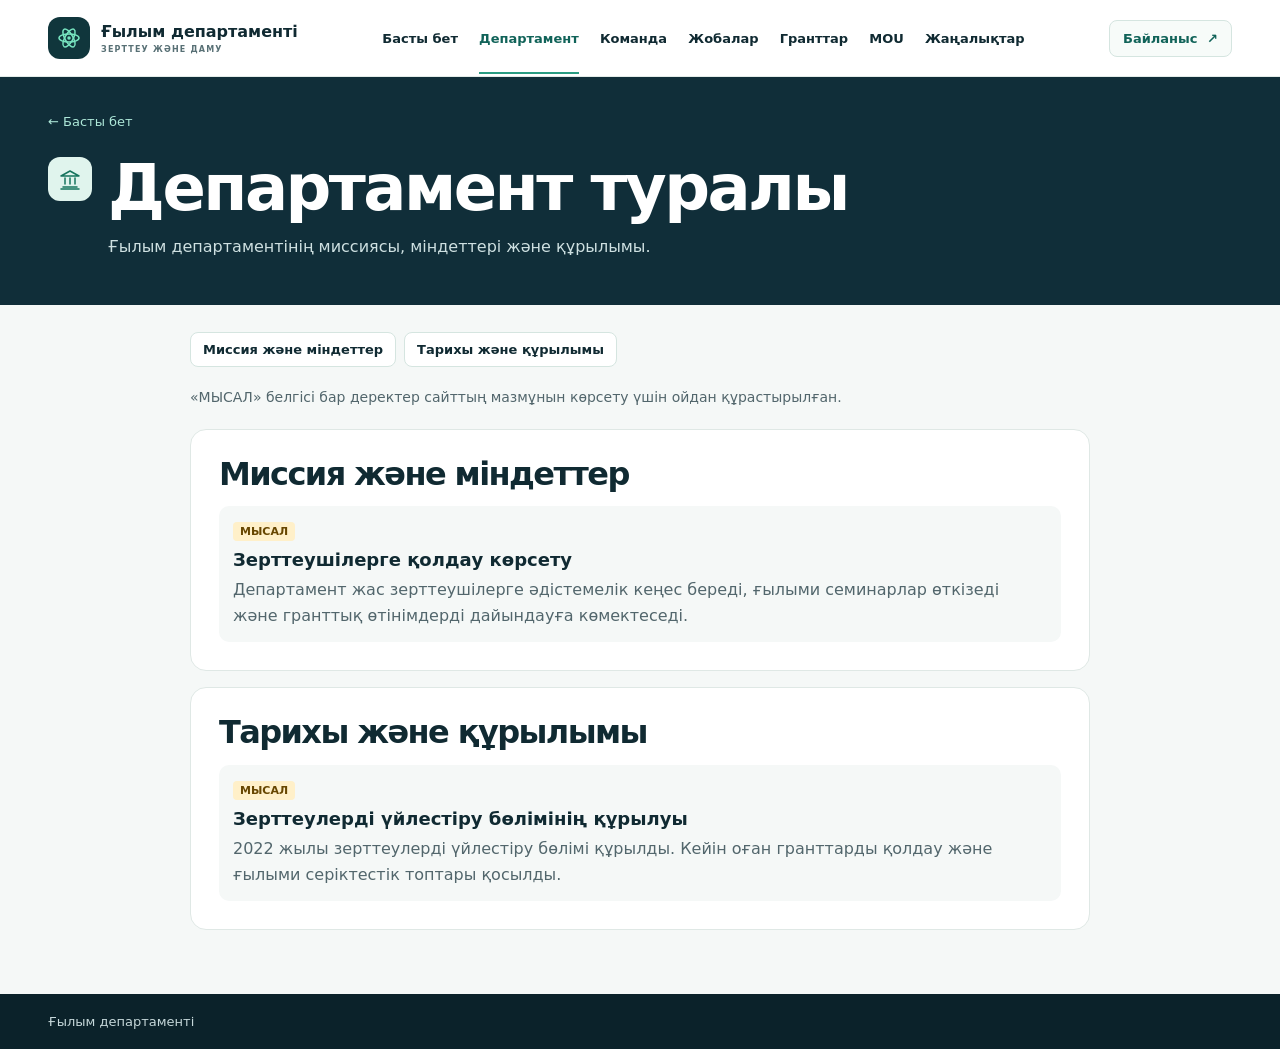
==== about.html @ d54acb02 "Add Kazakh science department website" ====
<!doctype html>
<html lang="kk">
<head>
  <meta charset="utf-8">
  <meta name="viewport" content="width=device-width, initial-scale=1">
  <meta name="theme-color" content="#0b222a">
  <meta name="description" content="Ғылым департаментінің миссиясы, міндеттері және құрылымы.">
  <title>Департамент туралы | Ғылым департаменті</title>
  <link rel="stylesheet" href="styles.css">
  <script src="site.js" defer></script>
</head>
<body>
<header class="masthead">
  <div class="wrap bar">
    <a href="index.html" class="brand"><span class="brand-mark" data-icon="atom"></span><span>Ғылым департаменті<small>ЗЕРТТЕУ ЖӘНЕ ДАМУ</small></span></a>
    <button class="menu" type="button" aria-controls="navigation" aria-expanded="false">Мәзір</button>
    <nav id="navigation" aria-label="Басты мәзір">
      <a href="index.html">Басты бет</a><a href="about.html" aria-current="page">Департамент</a><a href="team.html">Команда</a><a href="projects.html">Жобалар</a><a href="grants.html">Гранттар</a><a href="mou.html">MOU</a><a href="news.html">Жаңалықтар</a><a class="mobile-contact" href="contact.html">Байланыс</a>
    </nav>
    <a class="contact" href="contact.html">Байланыс <span>↗</span></a>
  </div>
</header>
<main>
  <header class="subhero">
    <div class="wrap">
      <a class="breadcrumb" href="index.html">← Басты бет</a>
      <div class="subhero-heading">
        <span class="tile mint" data-icon="building"></span>
        <div><h1>Департамент туралы</h1><p>Ғылым департаментінің миссиясы, міндеттері және құрылымы.</p></div>
      </div>
    </div>
  </header>
  <div class="wrap page-content">
    <nav class="section-links" aria-label="Бет мазмұны">
          <a href="#mission">Миссия және міндеттер</a>
          <a href="#structure">Тарихы және құрылымы</a>
    </nav>
    <p class="example-notice">«МЫСАЛ» белгісі бар деректер сайттың мазмұнын көрсету үшін ойдан құрастырылған.</p>
    <section class="example-card" id="mission" aria-labelledby="mission-title">
      <h2 id="mission-title">Миссия және міндеттер</h2>
      <article class="example-content">
        <span class="example-label">МЫСАЛ</span>
        <h3>Зерттеушілерге қолдау көрсету</h3>
        <p>Департамент жас зерттеушілерге әдістемелік кеңес береді, ғылыми семинарлар өткізеді және гранттық өтінімдерді дайындауға көмектеседі.</p>
      </article>
    </section>
    <section class="example-card" id="structure" aria-labelledby="structure-title">
      <h2 id="structure-title">Тарихы және құрылымы</h2>
      <article class="example-content">
        <span class="example-label">МЫСАЛ</span>
        <h3>Зерттеулерді үйлестіру бөлімінің құрылуы</h3>
        <p>2022 жылы зерттеулерді үйлестіру бөлімі құрылды. Кейін оған гранттарды қолдау және ғылыми серіктестік топтары қосылды.</p>
      </article>
    </section>
  </div>
</main>
<footer><div class="wrap">Ғылым департаменті</div></footer>
</body>
</html>
---- styles.css ----
:root {
  color-scheme: light;
  --ink: #102a32;
  --muted: #52666c;
  --teal: #116359;
  --accent: #78e5c1;
  --paper: #f5f8f7;
  font-family: "Inter", "Segoe UI", system-ui, sans-serif;
  color: var(--ink);
  background: var(--paper);
}
* { box-sizing: border-box; }
html { scroll-behavior: smooth; }
body { margin: 0; }
a { color: inherit; text-decoration: none; }
a:focus-visible, button:focus-visible { outline: 2px solid #22aa8c; outline-offset: 4px; }
.wrap { width: min(1220px, calc(100% - 96px)); margin-inline: auto; }
.masthead { background: #fff; position: sticky; top: 0; z-index: 2; border-bottom: 1px solid #e3ece8; }
.bar { display: flex; justify-content: space-between; align-items: center; gap: 20px; min-height: 76px; }
.brand { display: inline-flex; align-items: center; gap: 11px; font-weight: 750; font-size: 16px; white-space: nowrap; }
.brand-mark, .tile { display: grid; place-items: center; border-radius: 12px; }
.brand-mark { width: 42px; height: 42px; color: var(--accent); background: #10363c; }
.brand-mark svg, .tile svg { width: 24px; height: 24px; }
.brand small { display: block; margin-top: 4px; font-size: 8px; color: #587075; letter-spacing: .15em; }
nav { display: flex; align-items: center; gap: clamp(12px, 1.65vw, 25px); font-size: 13px; font-weight: 620; }
nav a { padding-block: 28px; white-space: nowrap; }
nav a:hover, nav a[aria-current] { color: var(--teal); }
nav a[aria-current] { box-shadow: inset 0 -2px #2a9c82; }
.contact, .menu { border: 1px solid #d5e5e0; border-radius: 8px; padding: 10px 13px; font: inherit; font-size: 13px; font-weight: 700; color: var(--teal); background: #f7fbf9; white-space: nowrap; }
.contact span { margin-left: 5px; }
.menu { display: none; }
.mobile-contact { display: none; }
.hero {
  color: #fff;
  background: linear-gradient(90deg, #081e28 0%, #081e28e8 24%, #081e2870 56%, #081e2822 100%), url("assets/laboratory.webp") center 53% / cover, #102e39;
}
.hero-content { padding-block: 79px 83px; }
.eyebrow { display: flex; align-items: center; gap: 9px; color: var(--teal); font-size: 11px; font-weight: 800; letter-spacing: .14em; }
.eyebrow span { width: 17px; height: 2px; display: inline-block; background: currentColor; }
.hero .eyebrow, .contact-area .eyebrow { color: var(--accent); }
h1, h2, h3, p { margin: 0; }
h1 { font-size: clamp(48px, 6.9vw, 102px); letter-spacing: -.065em; line-height: .99; margin: 24px 0 20px; font-weight: 780; }
h1 span { color: var(--accent); }
.hero p { max-width: 440px; color: #cee0e1; line-height: 1.65; font-size: clamp(15px, 1.35vw, 18px); }
.actions { display: flex; flex-wrap: wrap; gap: 12px; margin-top: 30px; }
.primary, .secondary { display: inline-flex; align-items: center; justify-content: center; gap: 14px; min-height: 47px; border-radius: 8px; padding: 0 16px; font-size: 13px; font-weight: 750; }
.primary { color: #102e2a; background: var(--accent); }
.primary:hover { background: #a3f2d8; }
.secondary { border: 1px solid #a7c6c77a; color: #eefafa; }
.secondary:hover { background: #ffffff14; }
.directory { padding-block: 56px 72px; }
.section-heading { display: flex; justify-content: space-between; gap: 20px; align-items: end; margin-bottom: 26px; }
h2 { font-size: clamp(30px, 4vw, 51px); line-height: 1.05; letter-spacing: -.05em; margin-top: 10px; }
.section-heading p { max-width: 330px; font-size: 14px; line-height: 1.55; color: var(--muted); }
.cards { display: grid; grid-template-columns: repeat(3, minmax(0, 1fr)); align-items: start; gap: 17px; }
.card { background: white; border: 1px solid #dfe8e5; border-radius: 16px; padding: 20px; box-shadow: 0 3px 8px #12342d06; scroll-margin-top: 94px; }
.card:target { border-color: #43a58d; }
.tile { width: 44px; height: 44px; margin-bottom: 15px; }
.mint { background: #e0f4ed; color: #16745d; }
.blue { background: #e4effb; color: #346ba0; }
.green { background: #e9f3db; color: #547b25; }
.orange { background: #fdf0dc; color: #9a5b18; }
.purple { background: #ede7fa; color: #7052a2; }
.rose { background: #f9e8ee; color: #a4486a; }
.card h3 { font-size: 20px; letter-spacing: -.025em; }
.card > p { color: var(--muted); font-size: 13px; line-height: 1.5; margin-top: 6px; min-height: 39px; }
.links { margin-top: 11px; }
#home, #contact { scroll-margin-top: 76px; }
.contact-area { background: #11323b; color: white; }
.contact-content { padding-block: 46px; display: flex; align-items: end; justify-content: space-between; gap: 20px; }
.contact-area p { margin-top: 12px; color: #c6d8da; }
footer { background: #0b222a; color: #c6d8da; padding-block: 20px; font-size: 13px; }
@media (max-width: 1100px) {
  .wrap { width: min(1220px, calc(100% - 56px)); }
}
@media (max-width: 950px) {
  .menu { display: block; margin-left: auto; cursor: pointer; }
  nav { display: none; position: absolute; inset: 100% 0 auto; background: white; padding: 8px 28px 15px; border-bottom: 1px solid #dfe8e5; box-shadow: 0 8px 12px #102a321a; }
  .menu[aria-expanded="true"] + nav { display: grid; gap: 0; }
  nav a { padding-block: 10px; }
  nav a[aria-current] { box-shadow: none; }
}
@media (max-width: 760px) {
  .cards { grid-template-columns: repeat(2, minmax(0, 1fr)); }
  .hero-content { padding-block: 65px; }
}
@media (max-width: 520px) {
  .wrap { width: calc(100% - 32px); }
  .bar { min-height: 68px; gap: 6px; }
  .brand { gap: 6px; font-size: 13px; }
  .brand-mark { width: 33px; height: 33px; }
  .brand-mark svg { width: 19px; height: 19px; }
  .brand small { font-size: 7px; }
  .menu, .contact { font-size: 11px; padding: 8px 6px; }
  .bar > .contact { display: none; }
  .mobile-contact { display: block; }
  .hero { background-position: 63% center; }
  .hero-content { padding-block: 61px; }
  h1 { font-size: clamp(34px, 10.5vw, 48px); }
  .hero .eyebrow { font-size: 9px; }
  .section-heading, .contact-content { flex-direction: column; align-items: flex-start; }
  .directory { padding-block: 43px 50px; }
  .cards { grid-template-columns: minmax(0, 1fr); }
  .card > p { min-height: 0; }
}
@media (prefers-reduced-motion: reduce) {
  html { scroll-behavior: auto; }
}

.directory-links a {
  display: flex;
  align-items: center;
  justify-content: space-between;
  gap: 10px;
  min-height: 40px;
  border-top: 1px solid #e8efed;
  font-size: 13px;
  font-weight: 650;
}
.directory-links a::after { content: "›"; color: var(--teal); font-size: 21px; }
.directory-links a:hover, .card h3 a:hover { color: var(--teal); }
.contact[aria-current] { border-color: #43a58d; }
.subhero { padding-block: 34px 45px; color: #fff; background: #102e39; }
.breadcrumb { display: inline-block; color: #aee8d9; font-size: 13px; }
.breadcrumb:hover, .related-link:hover { text-decoration: underline; }
.subhero-heading { display: flex; align-items: flex-start; gap: 16px; margin-top: 24px; }
.subhero-heading .tile { flex: 0 0 44px; margin: 3px 0 0; }
.subhero h1 { font-size: clamp(29px, 5vw, 64px); line-height: 1.08; margin: 0; letter-spacing: -.04em; }
.subhero p { color: #cee0e1; margin-top: 12px; line-height: 1.55; }
.page-content { max-width: 900px; padding-block: 27px 64px; }
.section-links {
  position: static;
  display: flex;
  flex-wrap: wrap;
  gap: 8px;
  padding: 0;
  border: 0;
  box-shadow: none;
  background: transparent;
}
.section-links a {
  padding: 9px 12px;
  white-space: normal;
  background: white;
  border: 1px solid #d5e5e0;
  border-radius: 8px;
}
.example-notice { margin: 20px 0; color: var(--muted); font-size: 14px; line-height: 1.55; }
.example-card {
  scroll-margin-top: 94px;
  margin-top: 16px;
  padding: clamp(16px, 4vw, 28px);
  border: 1px solid #dfe8e5;
  border-radius: 16px;
  background: white;
}
.example-card:target { border-color: #43a58d; }
.example-card h2 { margin: 0 0 15px; font-size: clamp(23px, 3.5vw, 32px); }
.example-content { padding: 14px; border-radius: 10px; background: var(--paper); }
.example-label {
  display: inline-block;
  margin-bottom: 8px;
  padding: 3px 7px;
  border-radius: 4px;
  background: #fff0c9;
  color: #674600;
  font-size: 11px;
  font-weight: 800;
}
.example-content h3 { font-size: 18px; }
.example-content p { margin-top: 7px; color: var(--muted); line-height: 1.6; overflow-wrap: anywhere; }
.related-link { display: inline-block; margin-top: 10px; color: var(--teal); font-weight: 700; }
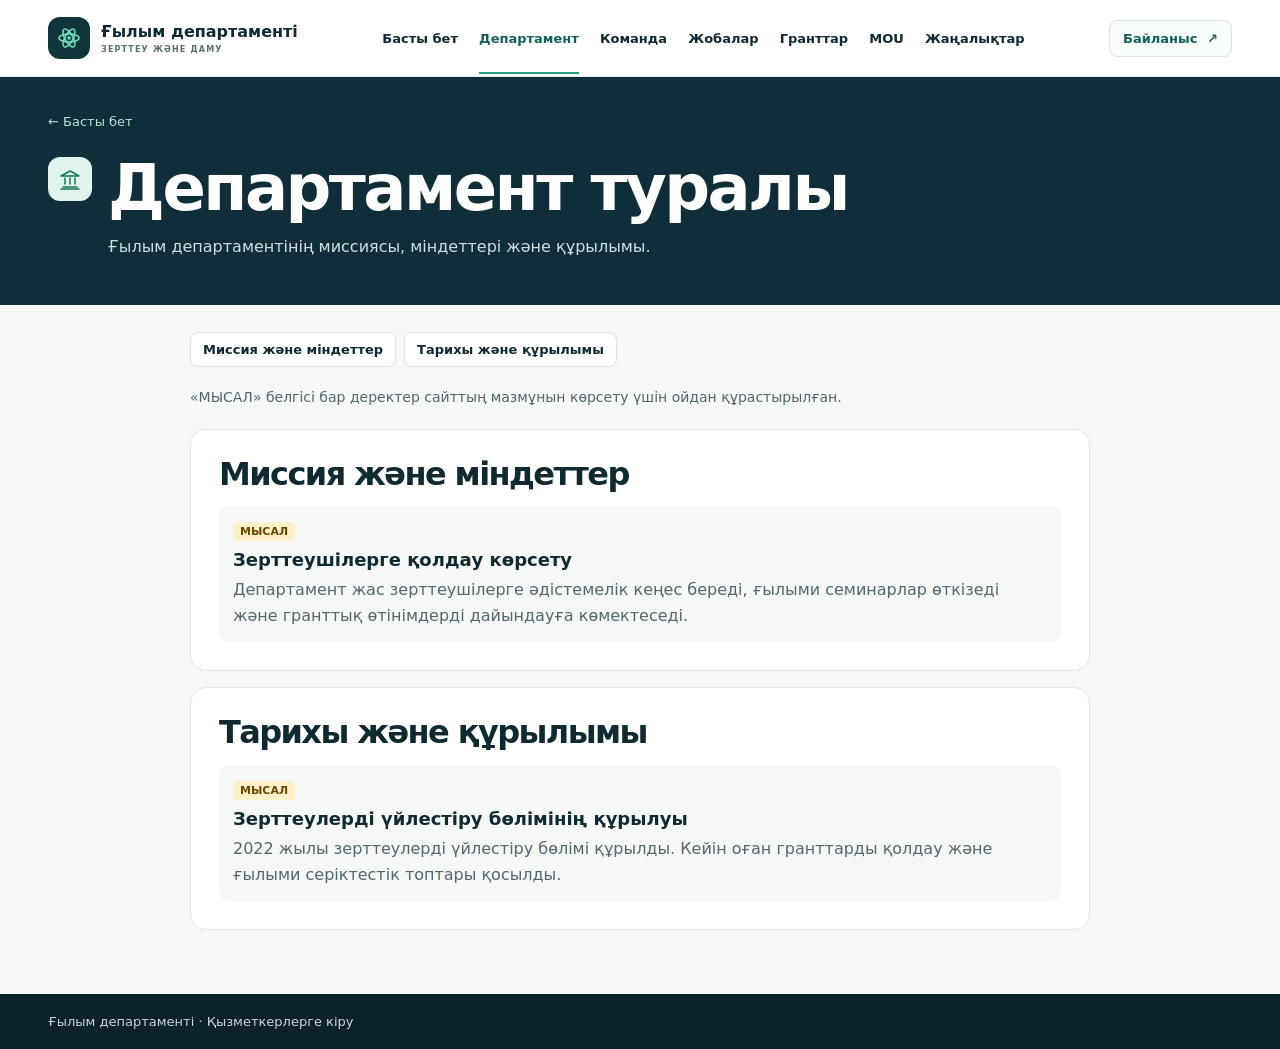
==== commit 32a0791a: "Add staff administration panel" ====
--- a/about.html
+++ b/about.html
@@ -54,6 +54,6 @@
     </section>
   </div>
 </main>
-<footer><div class="wrap">Ғылым департаменті</div></footer>
+<footer><div class="wrap">Ғылым департаменті · <a href="admin">Қызметкерлерге кіру</a></div></footer>
 </body>
 </html>
--- a/styles.css
+++ b/styles.css
@@ -170,3 +170,33 @@
 .example-content h3 { font-size: 18px; }
 .example-content p { margin-top: 7px; color: var(--muted); line-height: 1.6; overflow-wrap: anywhere; }
 .related-link { display: inline-block; margin-top: 10px; color: var(--teal); font-weight: 700; }
+
+.hero h1, .example-content p { white-space: pre-line; }
+.example-content + .example-content { margin-top: 12px; }
+.admin-header { background: #11323b; color: white; padding-block: 18px; }
+.admin-top, .admin-actions { display: flex; align-items: center; justify-content: space-between; flex-wrap: wrap; gap: 16px; }
+.admin-main { max-width: 1000px; padding-block: 36px 56px; }
+.admin-main h1 { font-size: clamp(28px, 5vw, 45px); margin: 0 0 12px; line-height: 1.1; }
+.admin-main h2 { font-size: 23px; margin: 0 0 16px; }
+.admin-heading { margin-bottom: 20px; }
+.admin-navigation { margin-bottom: 20px; }
+.admin-card { border: 1px solid #dfe8e5; border-radius: 16px; padding: clamp(16px, 4vw, 28px); margin: 0 0 16px; background: white; }
+.admin-login { max-width: 440px; margin: 24px auto; }
+.admin-main label { display: block; font-size: 14px; font-weight: 650; margin-bottom: 12px; }
+.admin-main input:not([type="hidden"]), .admin-main textarea, .admin-main select {
+  display: block; width: 100%; margin-top: 5px; padding: 9px 11px; font: inherit; font-weight: 400;
+  color: var(--ink); background: white; border: 1px solid #a6bfba; border-radius: 8px;
+}
+.admin-main textarea { resize: vertical; }
+.admin-main button { cursor: pointer; font-family: inherit; }
+.admin-main button:disabled { opacity: .55; cursor: default; }
+.admin-main button.primary { border: 0; }
+.admin-fields, .admin-link-fields { display: grid; grid-template-columns: repeat(2, minmax(0, 1fr)); gap: 0 16px; }
+.admin-record { margin-bottom: 12px; background: var(--paper); border-radius: 10px; padding: 14px; }
+.admin-quiet { border: 1px solid #a6bfba; color: var(--teal); background: white; border-radius: 8px; padding: 8px 12px; }
+.admin-message { margin: 12px 0; padding: 10px 14px; border-radius: 8px; background: #dff3eb; }
+.admin-message.error { background: #fbe6e8; color: #862a3a; }
+.admin-actions { justify-content: flex-start; color: var(--teal); }
+@media (max-width: 600px) {
+  .admin-fields, .admin-link-fields { grid-template-columns: minmax(0, 1fr); }
+}
